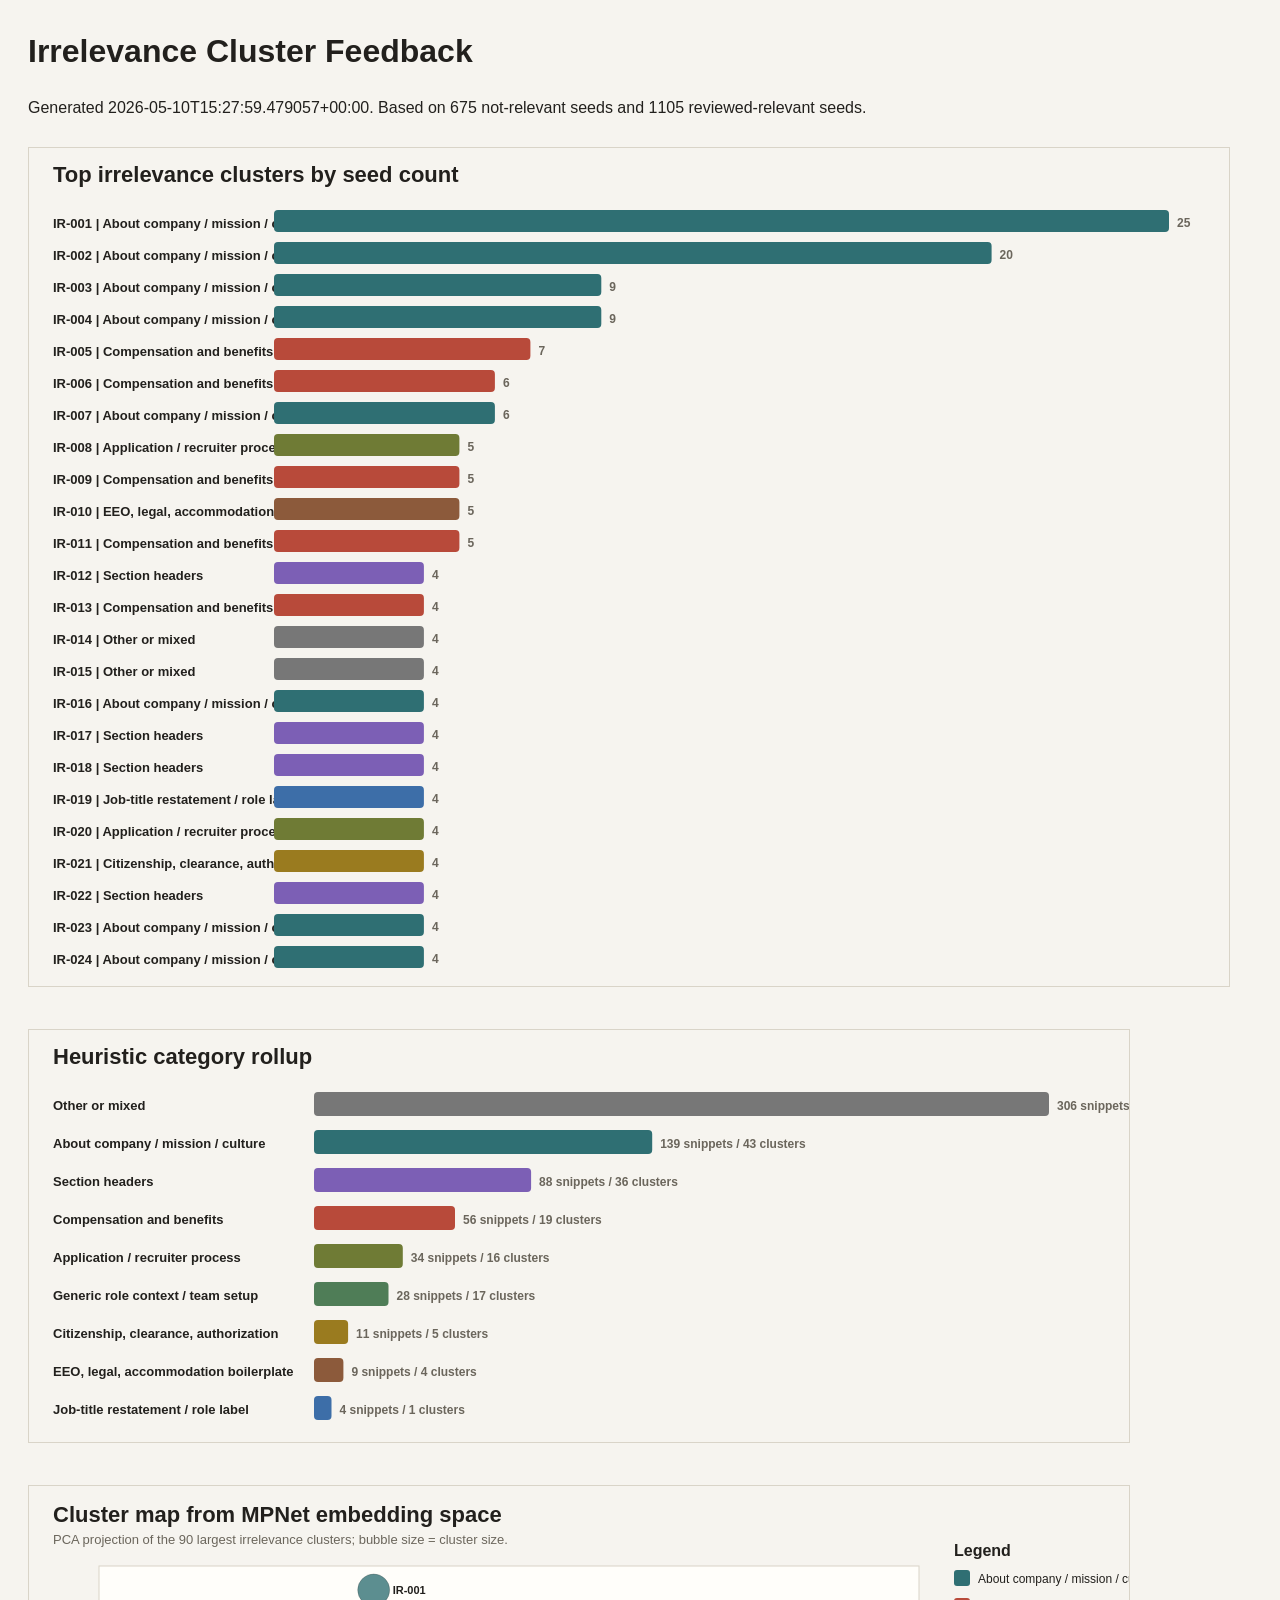
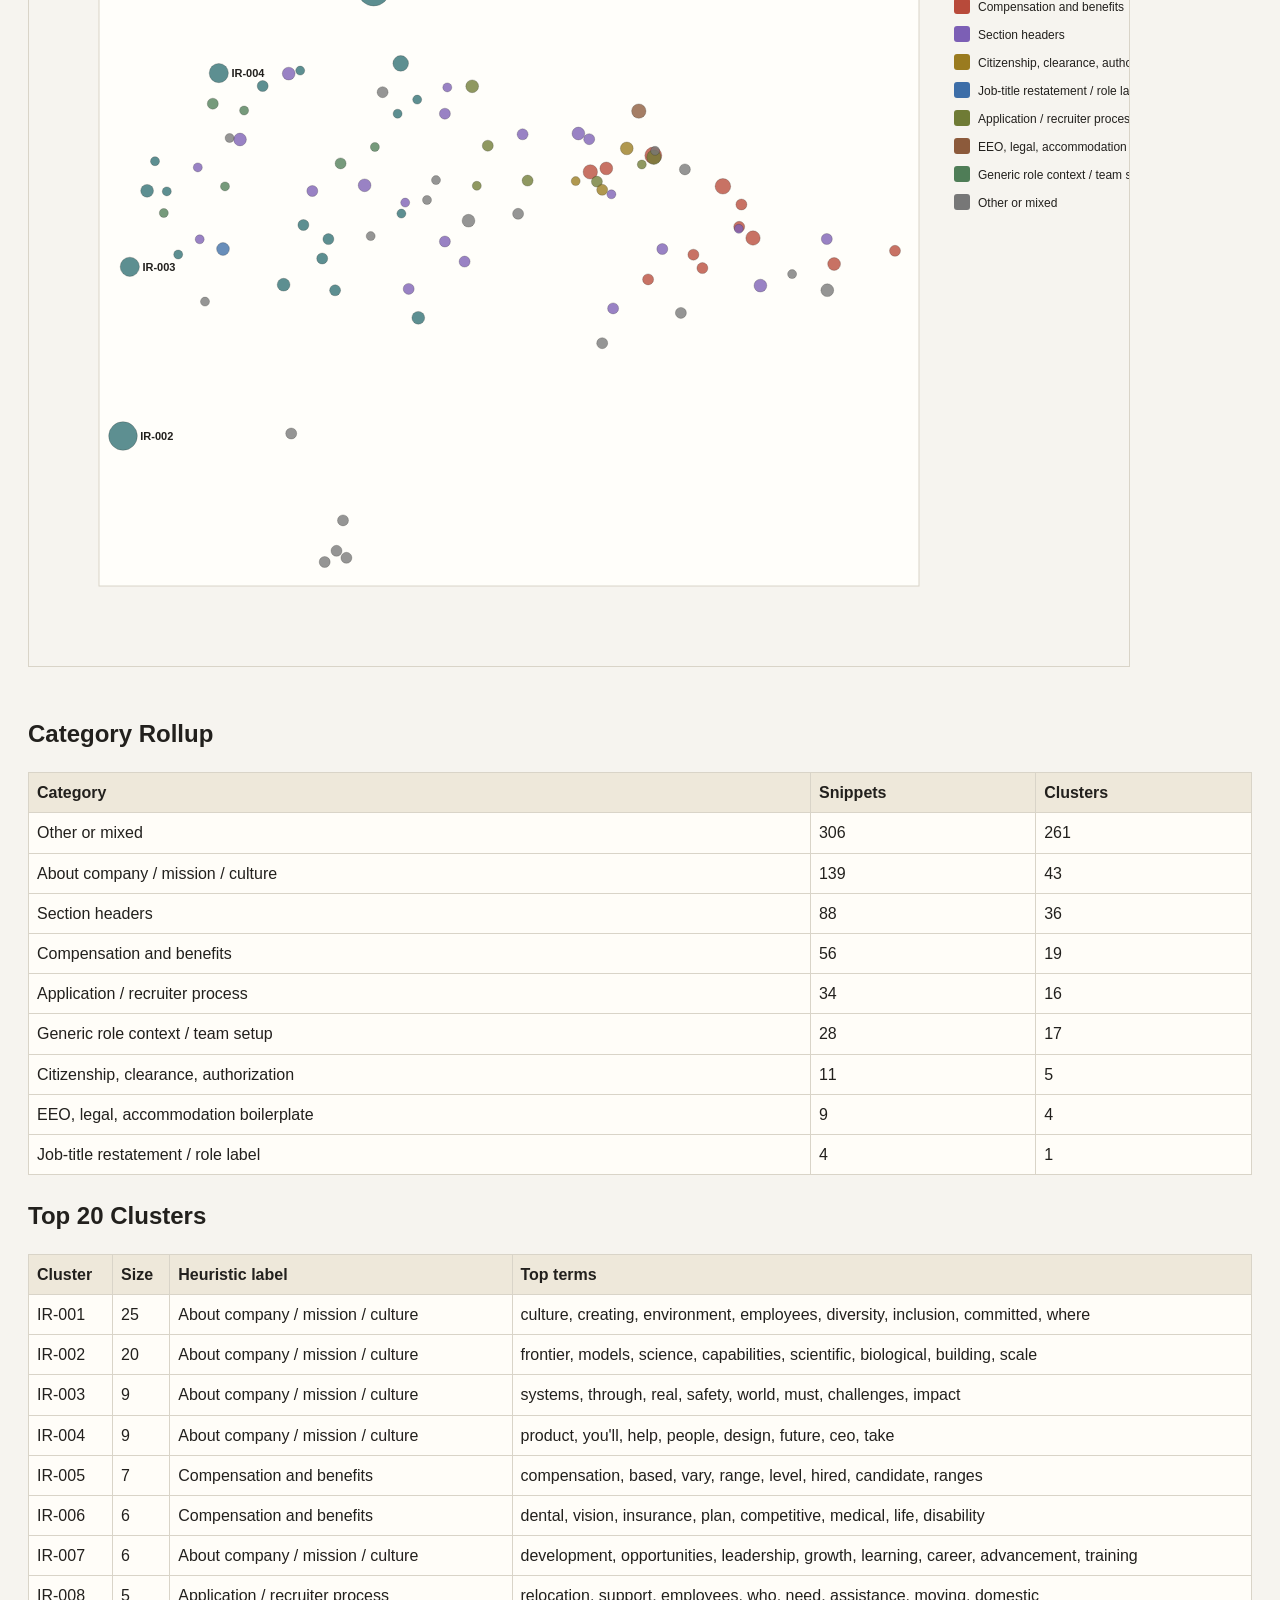
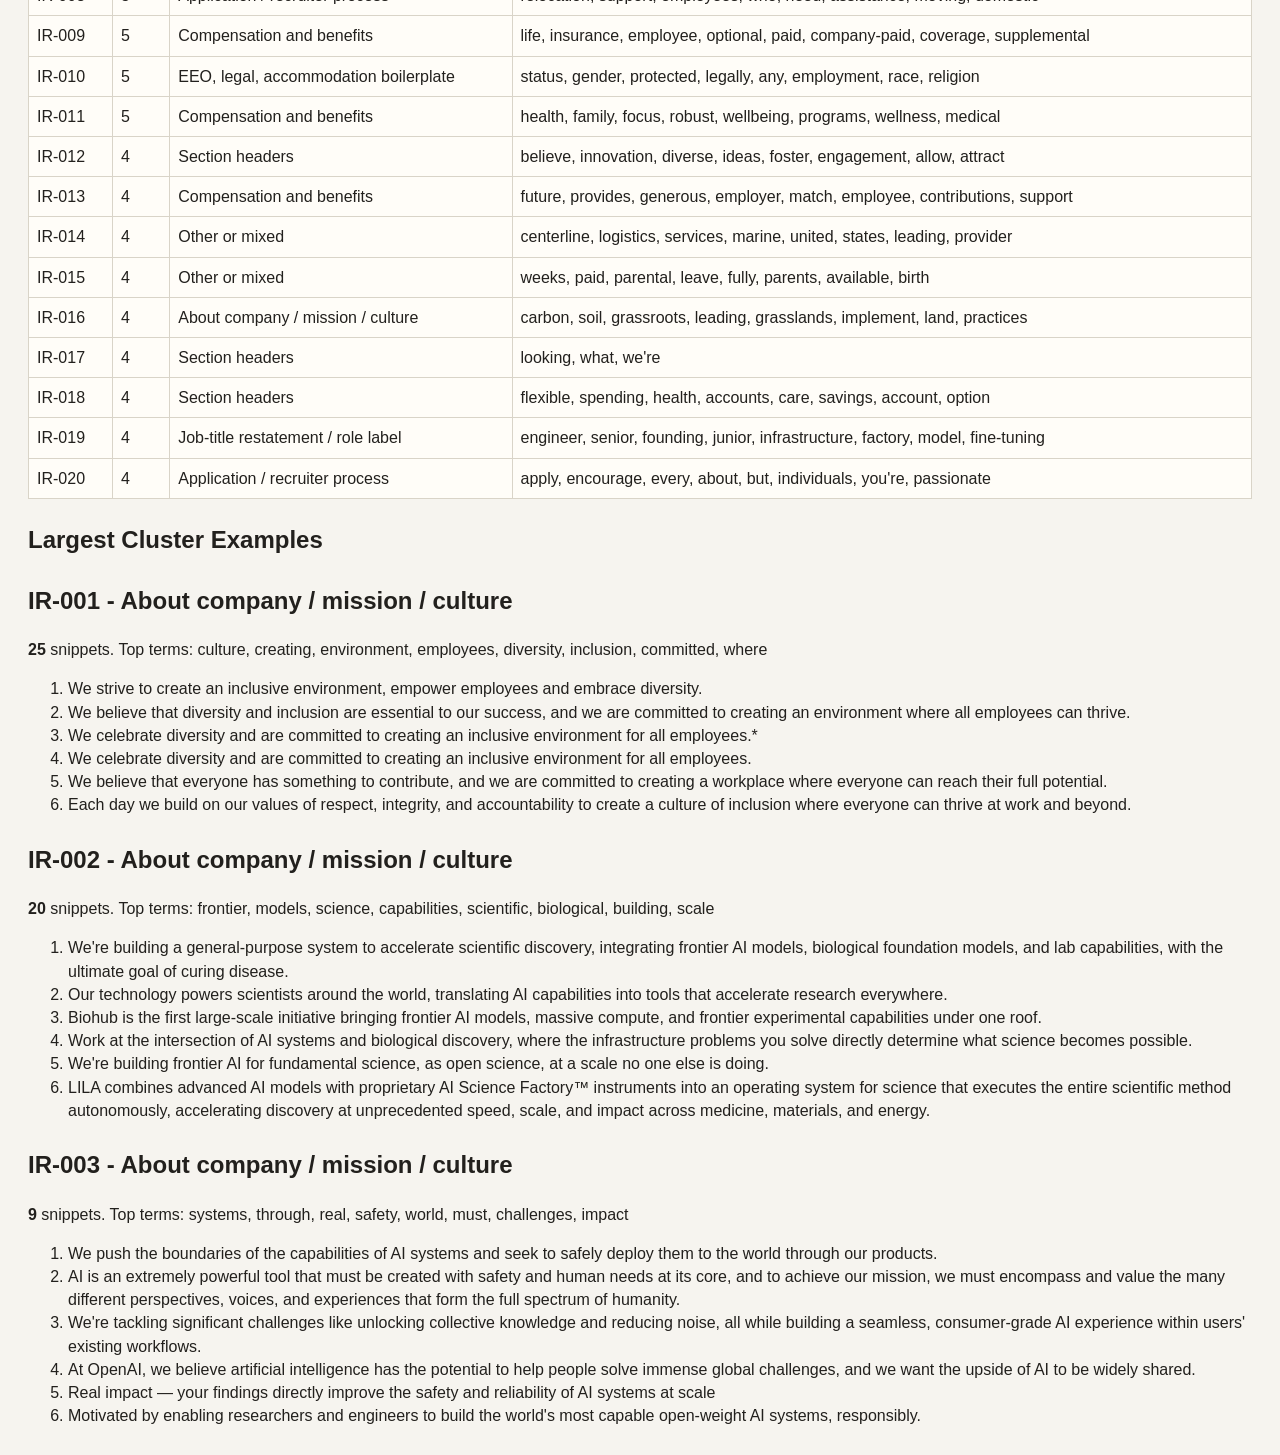
==== scoring_feedback/index.html @ 59c47367 "first round of manual labeling" ====
<!doctype html>
<html lang="en">
<head>
  <meta charset="utf-8">
  <title>Irrelevance Cluster Feedback</title>
  <style>
    body { font-family: Arial, Helvetica, sans-serif; margin: 28px; background: #f6f4ef; color: #22201d; line-height: 1.45; }
    h1, h2 { letter-spacing: 0; }
    img { max-width: 100%; border: 1px solid #d9d4c8; background: #fffdf8; margin: 12px 0 24px; }
    table { border-collapse: collapse; width: 100%; background: #fffdf8; margin: 12px 0 24px; }
    th, td { border: 1px solid #d9d4c8; padding: 8px; text-align: left; vertical-align: top; }
    th { background: #eee8da; }
    section { margin: 26px 0; }
  </style>
</head>
<body>
  <h1>Irrelevance Cluster Feedback</h1>
  <p>Generated 2026-05-10T15:27:59.479057+00:00. Based on 675 not-relevant seeds and 1105 reviewed-relevant seeds.</p>
  <img src="cluster_size_bars.svg" alt="Top cluster sizes">
  <img src="category_rollup.svg" alt="Category rollup">
  <img src="cluster_map.svg" alt="Cluster map">
  <h2>Category Rollup</h2>
  <table><tr><th>Category</th><th>Snippets</th><th>Clusters</th></tr><tr><td>Other or mixed</td><td>306</td><td>261</td></tr>
<tr><td>About company / mission / culture</td><td>139</td><td>43</td></tr>
<tr><td>Section headers</td><td>88</td><td>36</td></tr>
<tr><td>Compensation and benefits</td><td>56</td><td>19</td></tr>
<tr><td>Application / recruiter process</td><td>34</td><td>16</td></tr>
<tr><td>Generic role context / team setup</td><td>28</td><td>17</td></tr>
<tr><td>Citizenship, clearance, authorization</td><td>11</td><td>5</td></tr>
<tr><td>EEO, legal, accommodation boilerplate</td><td>9</td><td>4</td></tr>
<tr><td>Job-title restatement / role label</td><td>4</td><td>1</td></tr></table>
  <h2>Top 20 Clusters</h2>
  <table><tr><th>Cluster</th><th>Size</th><th>Heuristic label</th><th>Top terms</th></tr><tr><td>IR-001</td><td>25</td><td>About company / mission / culture</td><td>culture, creating, environment, employees, diversity, inclusion, committed, where</td></tr>
<tr><td>IR-002</td><td>20</td><td>About company / mission / culture</td><td>frontier, models, science, capabilities, scientific, biological, building, scale</td></tr>
<tr><td>IR-003</td><td>9</td><td>About company / mission / culture</td><td>systems, through, real, safety, world, must, challenges, impact</td></tr>
<tr><td>IR-004</td><td>9</td><td>About company / mission / culture</td><td>product, you&#x27;ll, help, people, design, future, ceo, take</td></tr>
<tr><td>IR-005</td><td>7</td><td>Compensation and benefits</td><td>compensation, based, vary, range, level, hired, candidate, ranges</td></tr>
<tr><td>IR-006</td><td>6</td><td>Compensation and benefits</td><td>dental, vision, insurance, plan, competitive, medical, life, disability</td></tr>
<tr><td>IR-007</td><td>6</td><td>About company / mission / culture</td><td>development, opportunities, leadership, growth, learning, career, advancement, training</td></tr>
<tr><td>IR-008</td><td>5</td><td>Application / recruiter process</td><td>relocation, support, employees, who, need, assistance, moving, domestic</td></tr>
<tr><td>IR-009</td><td>5</td><td>Compensation and benefits</td><td>life, insurance, employee, optional, paid, company-paid, coverage, supplemental</td></tr>
<tr><td>IR-010</td><td>5</td><td>EEO, legal, accommodation boilerplate</td><td>status, gender, protected, legally, any, employment, race, religion</td></tr>
<tr><td>IR-011</td><td>5</td><td>Compensation and benefits</td><td>health, family, focus, robust, wellbeing, programs, wellness, medical</td></tr>
<tr><td>IR-012</td><td>4</td><td>Section headers</td><td>believe, innovation, diverse, ideas, foster, engagement, allow, attract</td></tr>
<tr><td>IR-013</td><td>4</td><td>Compensation and benefits</td><td>future, provides, generous, employer, match, employee, contributions, support</td></tr>
<tr><td>IR-014</td><td>4</td><td>Other or mixed</td><td>centerline, logistics, services, marine, united, states, leading, provider</td></tr>
<tr><td>IR-015</td><td>4</td><td>Other or mixed</td><td>weeks, paid, parental, leave, fully, parents, available, birth</td></tr>
<tr><td>IR-016</td><td>4</td><td>About company / mission / culture</td><td>carbon, soil, grassroots, leading, grasslands, implement, land, practices</td></tr>
<tr><td>IR-017</td><td>4</td><td>Section headers</td><td>looking, what, we&#x27;re</td></tr>
<tr><td>IR-018</td><td>4</td><td>Section headers</td><td>flexible, spending, health, accounts, care, savings, account, option</td></tr>
<tr><td>IR-019</td><td>4</td><td>Job-title restatement / role label</td><td>engineer, senior, founding, junior, infrastructure, factory, model, fine-tuning</td></tr>
<tr><td>IR-020</td><td>4</td><td>Application / recruiter process</td><td>apply, encourage, every, about, but, individuals, you&#x27;re, passionate</td></tr></table>
  <h2>Largest Cluster Examples</h2>
  
            <section>
              <h2>IR-001 - About company / mission / culture</h2>
              <p><strong>25</strong> snippets. Top terms: culture, creating, environment, employees, diversity, inclusion, committed, where</p>
              <ol><li>We strive to create an inclusive environment, empower employees and embrace diversity.</li>
<li>We believe that diversity and inclusion are essential to our success, and we are committed to creating an environment where all employees can thrive.</li>
<li>We celebrate diversity and are committed to creating an inclusive environment for all employees.*</li>
<li>We celebrate diversity and are committed to creating an inclusive environment for all employees.</li>
<li>We believe that everyone has something to contribute, and we are committed to creating a workplace where everyone can reach their full potential.</li>
<li>Each day we build on our values of respect, integrity, and accountability to create a culture of inclusion where everyone can thrive at work and beyond.</li></ol>
            </section>
            
            <section>
              <h2>IR-002 - About company / mission / culture</h2>
              <p><strong>20</strong> snippets. Top terms: frontier, models, science, capabilities, scientific, biological, building, scale</p>
              <ol><li>We&#x27;re building a general-purpose system to accelerate scientific discovery, integrating frontier AI models, biological foundation models, and lab capabilities, with the ultimate goal of curing disease.</li>
<li>Our technology powers scientists around the world, translating AI capabilities into tools that accelerate research everywhere.</li>
<li>Biohub is the first large-scale initiative bringing frontier AI models, massive compute, and frontier experimental capabilities under one roof.</li>
<li>Work at the intersection of AI systems and biological discovery, where the infrastructure problems you solve directly determine what science becomes possible.</li>
<li>We&#x27;re building frontier AI for fundamental science, as open science, at a scale no one else is doing.</li>
<li>LILA combines advanced AI models with proprietary AI Science Factory™ instruments into an operating system for science that executes the entire scientific method autonomously, accelerating discovery at unprecedented speed, scale, and impact across medicine, materials, and energy.</li></ol>
            </section>
            
            <section>
              <h2>IR-003 - About company / mission / culture</h2>
              <p><strong>9</strong> snippets. Top terms: systems, through, real, safety, world, must, challenges, impact</p>
              <ol><li>We push the boundaries of the capabilities of AI systems and seek to safely deploy them to the world through our products.</li>
<li>AI is an extremely powerful tool that must be created with safety and human needs at its core, and to achieve our mission, we must encompass and value the many different perspectives, voices, and experiences that form the full spectrum of humanity.</li>
<li>We&#x27;re tackling significant challenges like unlocking collective knowledge and reducing noise, all while building a seamless, consumer-grade AI experience within users&#x27; existing workflows.</li>
<li>At OpenAI, we believe artificial intelligence has the potential to help people solve immense global challenges, and we want the upside of AI to be widely shared.</li>
<li>Real impact — your findings directly improve the safety and reliability of AI systems at scale</li>
<li>Motivated by enabling researchers and engineers to build the world&#x27;s most capable open-weight AI systems, responsibly.</li></ol>
            </section>
            
</body>
</html>
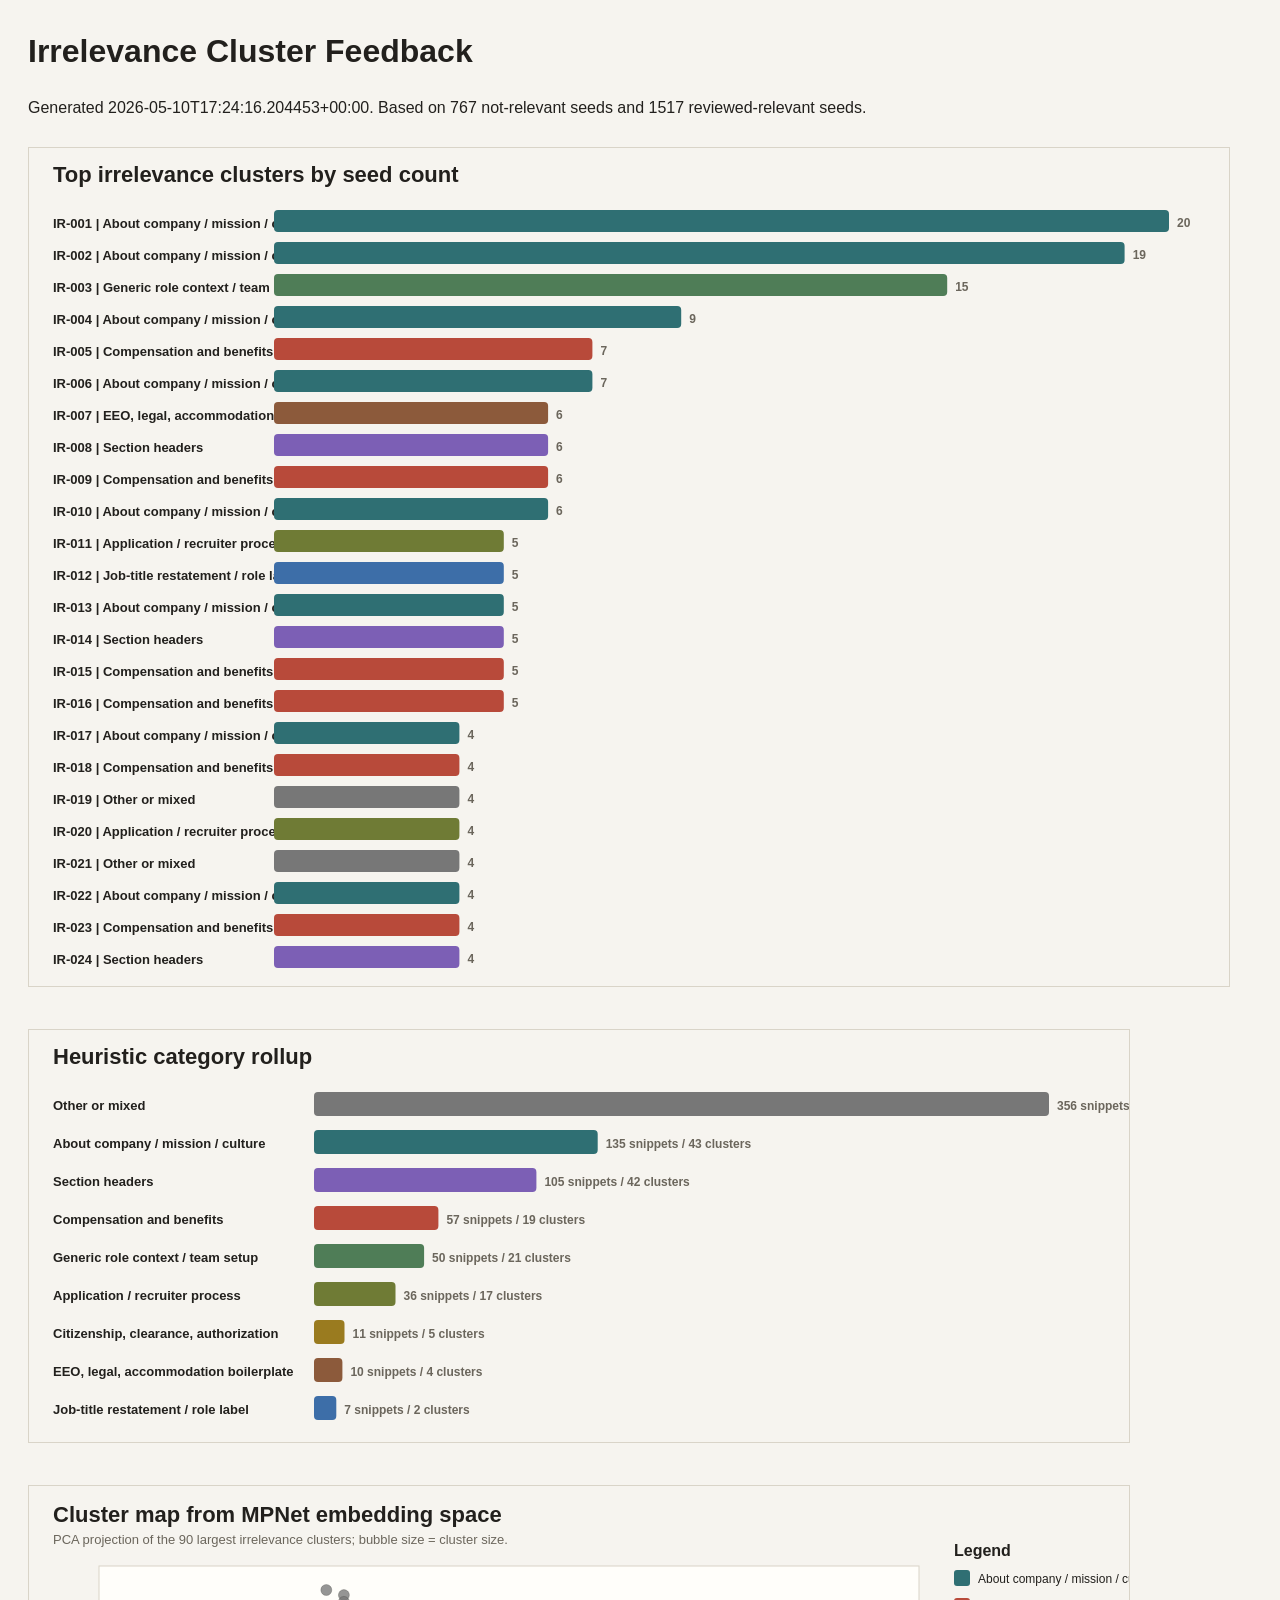
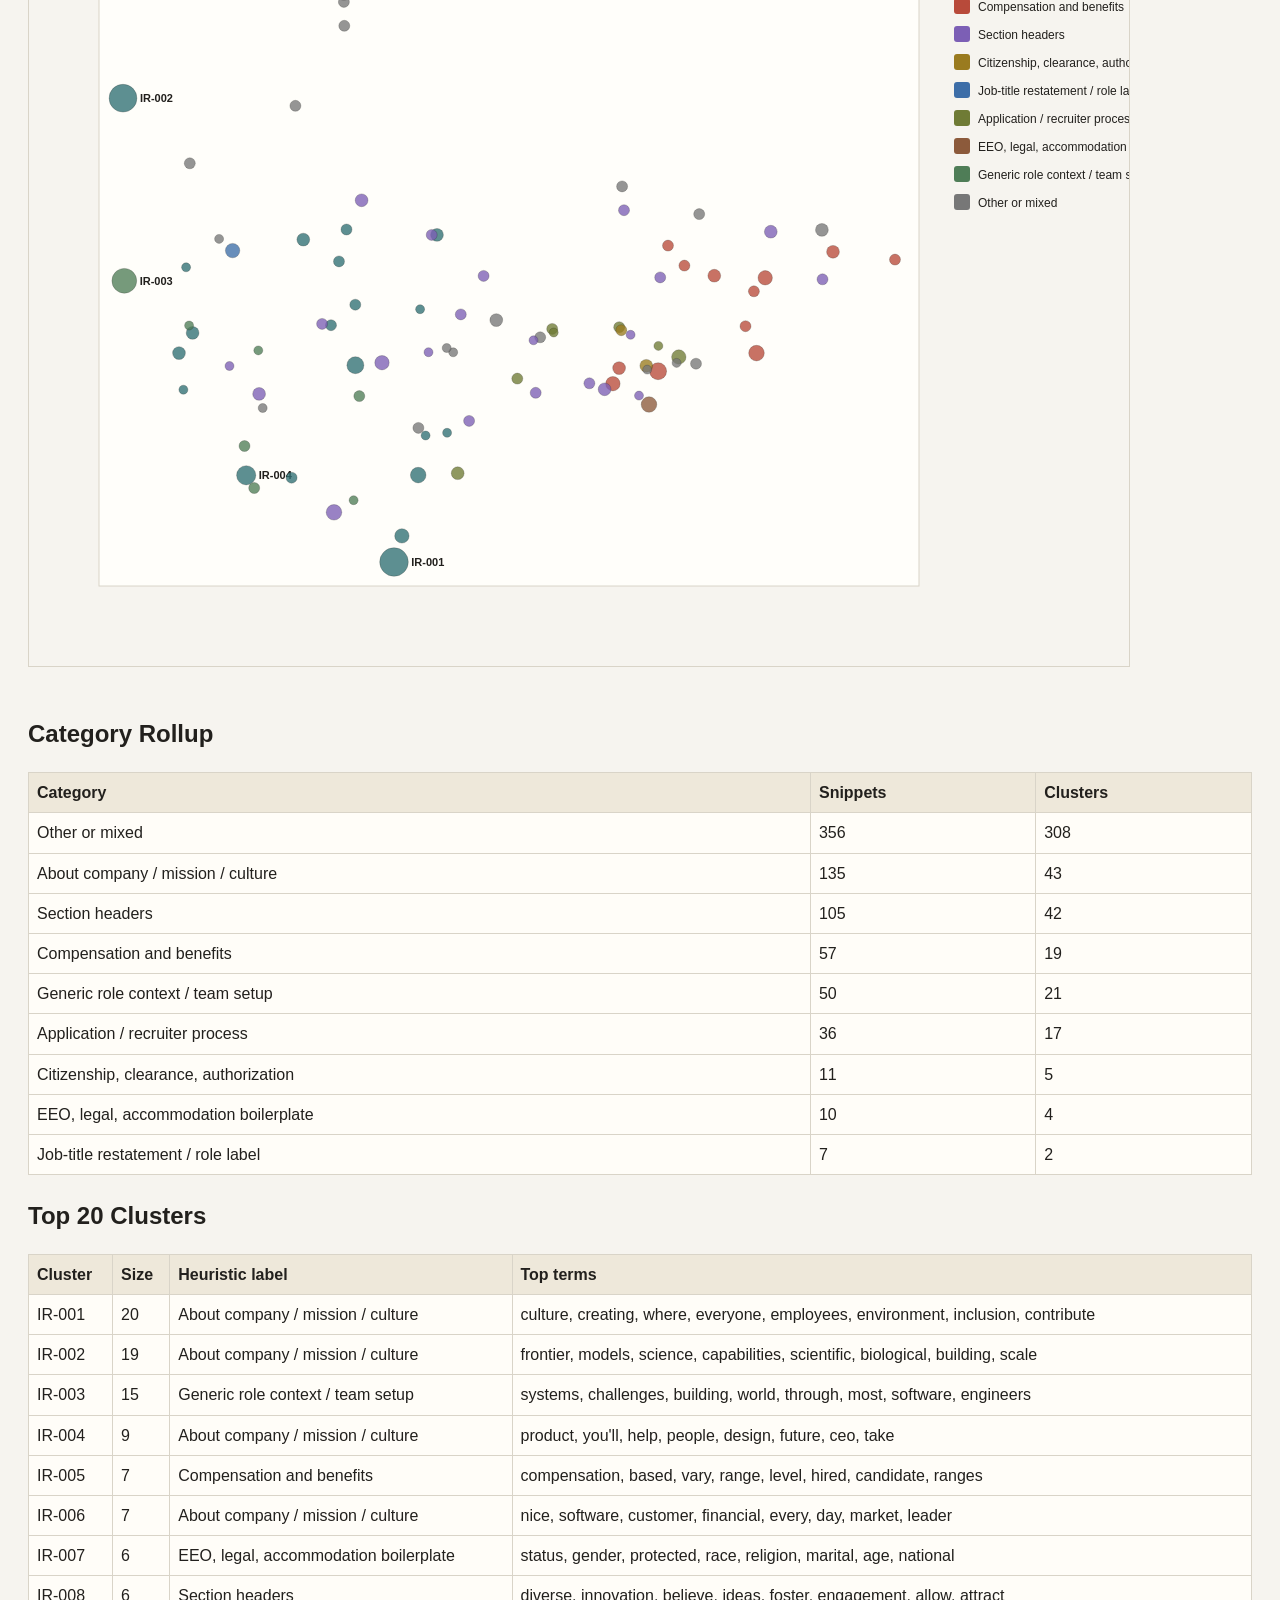
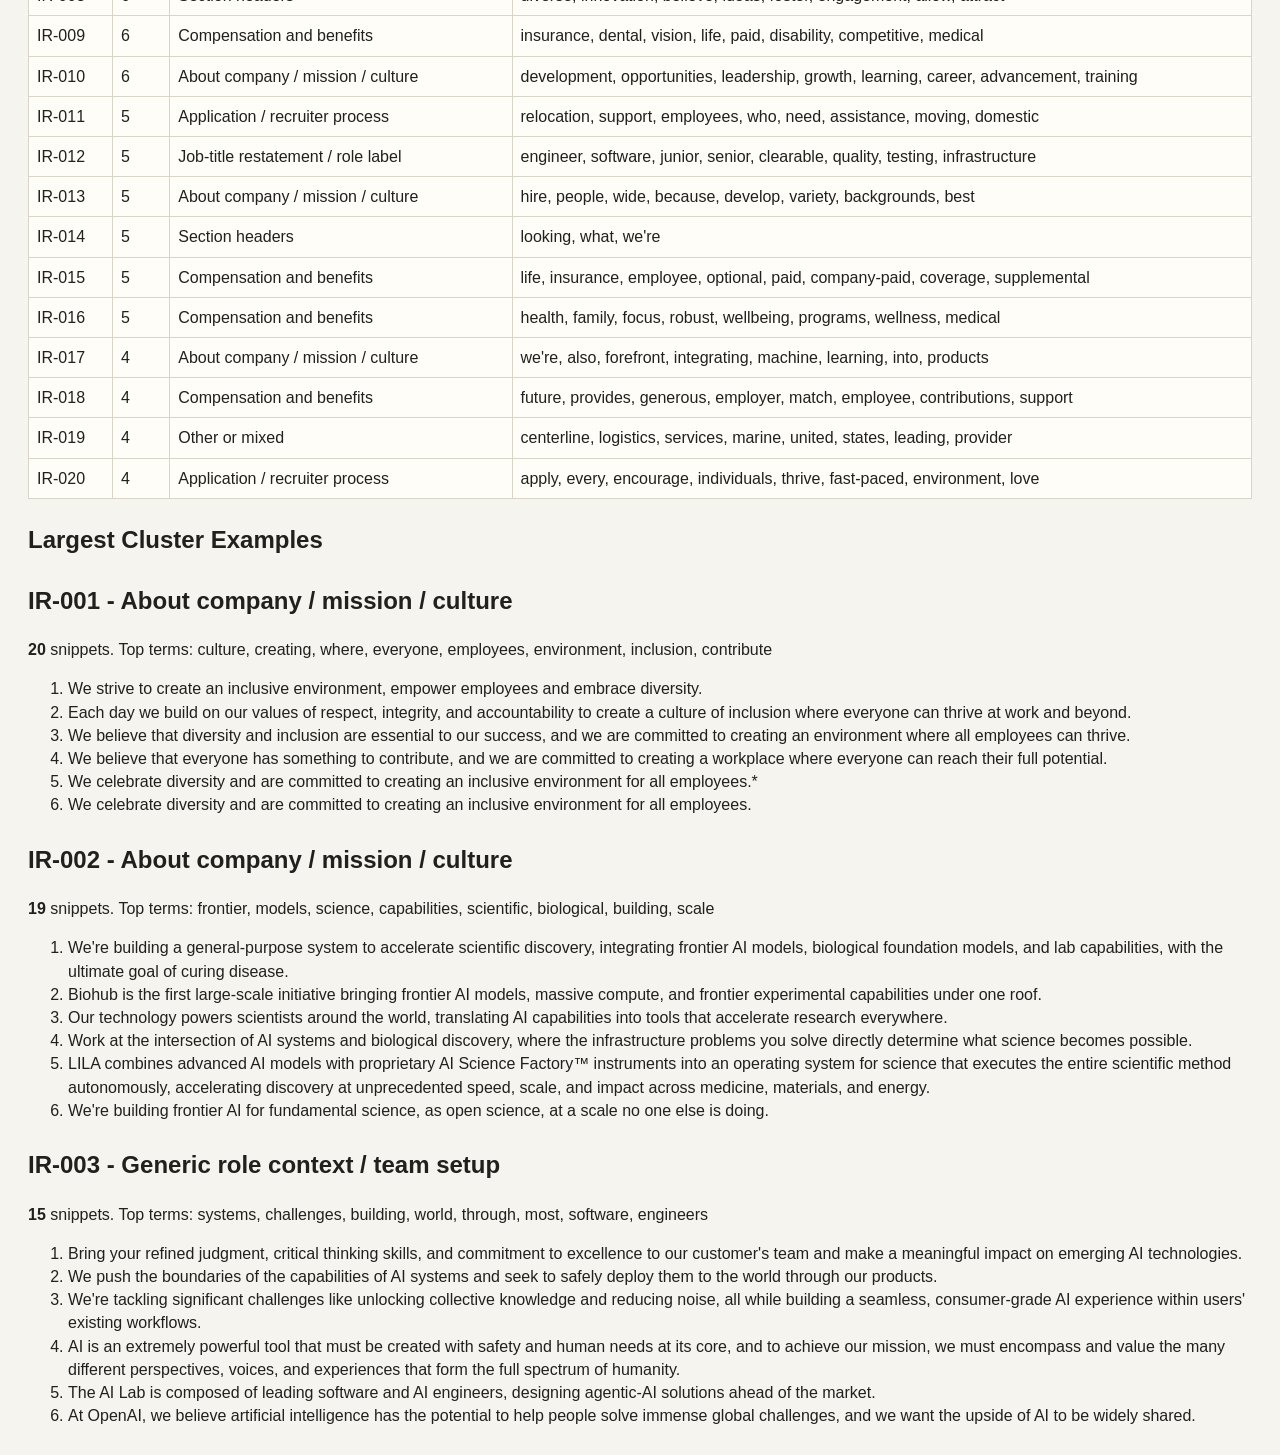
==== commit 2f804099: "updates from multiple rounds" ====
--- a/scoring_feedback/index.html
+++ b/scoring_feedback/index.html
@@ -15,74 +15,74 @@
 </head>
 <body>
   <h1>Irrelevance Cluster Feedback</h1>
-  <p>Generated 2026-05-10T15:27:59.479057+00:00. Based on 675 not-relevant seeds and 1105 reviewed-relevant seeds.</p>
+  <p>Generated 2026-05-10T17:24:16.204453+00:00. Based on 767 not-relevant seeds and 1517 reviewed-relevant seeds.</p>
   <img src="cluster_size_bars.svg" alt="Top cluster sizes">
   <img src="category_rollup.svg" alt="Category rollup">
   <img src="cluster_map.svg" alt="Cluster map">
   <h2>Category Rollup</h2>
-  <table><tr><th>Category</th><th>Snippets</th><th>Clusters</th></tr><tr><td>Other or mixed</td><td>306</td><td>261</td></tr>
-<tr><td>About company / mission / culture</td><td>139</td><td>43</td></tr>
-<tr><td>Section headers</td><td>88</td><td>36</td></tr>
-<tr><td>Compensation and benefits</td><td>56</td><td>19</td></tr>
-<tr><td>Application / recruiter process</td><td>34</td><td>16</td></tr>
-<tr><td>Generic role context / team setup</td><td>28</td><td>17</td></tr>
+  <table><tr><th>Category</th><th>Snippets</th><th>Clusters</th></tr><tr><td>Other or mixed</td><td>356</td><td>308</td></tr>
+<tr><td>About company / mission / culture</td><td>135</td><td>43</td></tr>
+<tr><td>Section headers</td><td>105</td><td>42</td></tr>
+<tr><td>Compensation and benefits</td><td>57</td><td>19</td></tr>
+<tr><td>Generic role context / team setup</td><td>50</td><td>21</td></tr>
+<tr><td>Application / recruiter process</td><td>36</td><td>17</td></tr>
 <tr><td>Citizenship, clearance, authorization</td><td>11</td><td>5</td></tr>
-<tr><td>EEO, legal, accommodation boilerplate</td><td>9</td><td>4</td></tr>
-<tr><td>Job-title restatement / role label</td><td>4</td><td>1</td></tr></table>
+<tr><td>EEO, legal, accommodation boilerplate</td><td>10</td><td>4</td></tr>
+<tr><td>Job-title restatement / role label</td><td>7</td><td>2</td></tr></table>
   <h2>Top 20 Clusters</h2>
-  <table><tr><th>Cluster</th><th>Size</th><th>Heuristic label</th><th>Top terms</th></tr><tr><td>IR-001</td><td>25</td><td>About company / mission / culture</td><td>culture, creating, environment, employees, diversity, inclusion, committed, where</td></tr>
-<tr><td>IR-002</td><td>20</td><td>About company / mission / culture</td><td>frontier, models, science, capabilities, scientific, biological, building, scale</td></tr>
-<tr><td>IR-003</td><td>9</td><td>About company / mission / culture</td><td>systems, through, real, safety, world, must, challenges, impact</td></tr>
+  <table><tr><th>Cluster</th><th>Size</th><th>Heuristic label</th><th>Top terms</th></tr><tr><td>IR-001</td><td>20</td><td>About company / mission / culture</td><td>culture, creating, where, everyone, employees, environment, inclusion, contribute</td></tr>
+<tr><td>IR-002</td><td>19</td><td>About company / mission / culture</td><td>frontier, models, science, capabilities, scientific, biological, building, scale</td></tr>
+<tr><td>IR-003</td><td>15</td><td>Generic role context / team setup</td><td>systems, challenges, building, world, through, most, software, engineers</td></tr>
 <tr><td>IR-004</td><td>9</td><td>About company / mission / culture</td><td>product, you&#x27;ll, help, people, design, future, ceo, take</td></tr>
 <tr><td>IR-005</td><td>7</td><td>Compensation and benefits</td><td>compensation, based, vary, range, level, hired, candidate, ranges</td></tr>
-<tr><td>IR-006</td><td>6</td><td>Compensation and benefits</td><td>dental, vision, insurance, plan, competitive, medical, life, disability</td></tr>
-<tr><td>IR-007</td><td>6</td><td>About company / mission / culture</td><td>development, opportunities, leadership, growth, learning, career, advancement, training</td></tr>
-<tr><td>IR-008</td><td>5</td><td>Application / recruiter process</td><td>relocation, support, employees, who, need, assistance, moving, domestic</td></tr>
-<tr><td>IR-009</td><td>5</td><td>Compensation and benefits</td><td>life, insurance, employee, optional, paid, company-paid, coverage, supplemental</td></tr>
-<tr><td>IR-010</td><td>5</td><td>EEO, legal, accommodation boilerplate</td><td>status, gender, protected, legally, any, employment, race, religion</td></tr>
-<tr><td>IR-011</td><td>5</td><td>Compensation and benefits</td><td>health, family, focus, robust, wellbeing, programs, wellness, medical</td></tr>
-<tr><td>IR-012</td><td>4</td><td>Section headers</td><td>believe, innovation, diverse, ideas, foster, engagement, allow, attract</td></tr>
-<tr><td>IR-013</td><td>4</td><td>Compensation and benefits</td><td>future, provides, generous, employer, match, employee, contributions, support</td></tr>
-<tr><td>IR-014</td><td>4</td><td>Other or mixed</td><td>centerline, logistics, services, marine, united, states, leading, provider</td></tr>
-<tr><td>IR-015</td><td>4</td><td>Other or mixed</td><td>weeks, paid, parental, leave, fully, parents, available, birth</td></tr>
-<tr><td>IR-016</td><td>4</td><td>About company / mission / culture</td><td>carbon, soil, grassroots, leading, grasslands, implement, land, practices</td></tr>
-<tr><td>IR-017</td><td>4</td><td>Section headers</td><td>looking, what, we&#x27;re</td></tr>
-<tr><td>IR-018</td><td>4</td><td>Section headers</td><td>flexible, spending, health, accounts, care, savings, account, option</td></tr>
-<tr><td>IR-019</td><td>4</td><td>Job-title restatement / role label</td><td>engineer, senior, founding, junior, infrastructure, factory, model, fine-tuning</td></tr>
-<tr><td>IR-020</td><td>4</td><td>Application / recruiter process</td><td>apply, encourage, every, about, but, individuals, you&#x27;re, passionate</td></tr></table>
+<tr><td>IR-006</td><td>7</td><td>About company / mission / culture</td><td>nice, software, customer, financial, every, day, market, leader</td></tr>
+<tr><td>IR-007</td><td>6</td><td>EEO, legal, accommodation boilerplate</td><td>status, gender, protected, race, religion, marital, age, national</td></tr>
+<tr><td>IR-008</td><td>6</td><td>Section headers</td><td>diverse, innovation, believe, ideas, foster, engagement, allow, attract</td></tr>
+<tr><td>IR-009</td><td>6</td><td>Compensation and benefits</td><td>insurance, dental, vision, life, paid, disability, competitive, medical</td></tr>
+<tr><td>IR-010</td><td>6</td><td>About company / mission / culture</td><td>development, opportunities, leadership, growth, learning, career, advancement, training</td></tr>
+<tr><td>IR-011</td><td>5</td><td>Application / recruiter process</td><td>relocation, support, employees, who, need, assistance, moving, domestic</td></tr>
+<tr><td>IR-012</td><td>5</td><td>Job-title restatement / role label</td><td>engineer, software, junior, senior, clearable, quality, testing, infrastructure</td></tr>
+<tr><td>IR-013</td><td>5</td><td>About company / mission / culture</td><td>hire, people, wide, because, develop, variety, backgrounds, best</td></tr>
+<tr><td>IR-014</td><td>5</td><td>Section headers</td><td>looking, what, we&#x27;re</td></tr>
+<tr><td>IR-015</td><td>5</td><td>Compensation and benefits</td><td>life, insurance, employee, optional, paid, company-paid, coverage, supplemental</td></tr>
+<tr><td>IR-016</td><td>5</td><td>Compensation and benefits</td><td>health, family, focus, robust, wellbeing, programs, wellness, medical</td></tr>
+<tr><td>IR-017</td><td>4</td><td>About company / mission / culture</td><td>we&#x27;re, also, forefront, integrating, machine, learning, into, products</td></tr>
+<tr><td>IR-018</td><td>4</td><td>Compensation and benefits</td><td>future, provides, generous, employer, match, employee, contributions, support</td></tr>
+<tr><td>IR-019</td><td>4</td><td>Other or mixed</td><td>centerline, logistics, services, marine, united, states, leading, provider</td></tr>
+<tr><td>IR-020</td><td>4</td><td>Application / recruiter process</td><td>apply, every, encourage, individuals, thrive, fast-paced, environment, love</td></tr></table>
   <h2>Largest Cluster Examples</h2>
   
             <section>
               <h2>IR-001 - About company / mission / culture</h2>
-              <p><strong>25</strong> snippets. Top terms: culture, creating, environment, employees, diversity, inclusion, committed, where</p>
+              <p><strong>20</strong> snippets. Top terms: culture, creating, where, everyone, employees, environment, inclusion, contribute</p>
               <ol><li>We strive to create an inclusive environment, empower employees and embrace diversity.</li>
+<li>Each day we build on our values of respect, integrity, and accountability to create a culture of inclusion where everyone can thrive at work and beyond.</li>
 <li>We believe that diversity and inclusion are essential to our success, and we are committed to creating an environment where all employees can thrive.</li>
+<li>We believe that everyone has something to contribute, and we are committed to creating a workplace where everyone can reach their full potential.</li>
 <li>We celebrate diversity and are committed to creating an inclusive environment for all employees.*</li>
-<li>We celebrate diversity and are committed to creating an inclusive environment for all employees.</li>
-<li>We believe that everyone has something to contribute, and we are committed to creating a workplace where everyone can reach their full potential.</li>
-<li>Each day we build on our values of respect, integrity, and accountability to create a culture of inclusion where everyone can thrive at work and beyond.</li></ol>
+<li>We celebrate diversity and are committed to creating an inclusive environment for all employees.</li></ol>
             </section>
             
             <section>
               <h2>IR-002 - About company / mission / culture</h2>
-              <p><strong>20</strong> snippets. Top terms: frontier, models, science, capabilities, scientific, biological, building, scale</p>
+              <p><strong>19</strong> snippets. Top terms: frontier, models, science, capabilities, scientific, biological, building, scale</p>
               <ol><li>We&#x27;re building a general-purpose system to accelerate scientific discovery, integrating frontier AI models, biological foundation models, and lab capabilities, with the ultimate goal of curing disease.</li>
+<li>Biohub is the first large-scale initiative bringing frontier AI models, massive compute, and frontier experimental capabilities under one roof.</li>
 <li>Our technology powers scientists around the world, translating AI capabilities into tools that accelerate research everywhere.</li>
-<li>Biohub is the first large-scale initiative bringing frontier AI models, massive compute, and frontier experimental capabilities under one roof.</li>
 <li>Work at the intersection of AI systems and biological discovery, where the infrastructure problems you solve directly determine what science becomes possible.</li>
-<li>We&#x27;re building frontier AI for fundamental science, as open science, at a scale no one else is doing.</li>
-<li>LILA combines advanced AI models with proprietary AI Science Factory™ instruments into an operating system for science that executes the entire scientific method autonomously, accelerating discovery at unprecedented speed, scale, and impact across medicine, materials, and energy.</li></ol>
+<li>LILA combines advanced AI models with proprietary AI Science Factory™ instruments into an operating system for science that executes the entire scientific method autonomously, accelerating discovery at unprecedented speed, scale, and impact across medicine, materials, and energy.</li>
+<li>We&#x27;re building frontier AI for fundamental science, as open science, at a scale no one else is doing.</li></ol>
             </section>
             
             <section>
-              <h2>IR-003 - About company / mission / culture</h2>
-              <p><strong>9</strong> snippets. Top terms: systems, through, real, safety, world, must, challenges, impact</p>
-              <ol><li>We push the boundaries of the capabilities of AI systems and seek to safely deploy them to the world through our products.</li>
+              <h2>IR-003 - Generic role context / team setup</h2>
+              <p><strong>15</strong> snippets. Top terms: systems, challenges, building, world, through, most, software, engineers</p>
+              <ol><li>Bring your refined judgment, critical thinking skills, and commitment to excellence to our customer&#x27;s team and make a meaningful impact on emerging AI technologies.</li>
+<li>We push the boundaries of the capabilities of AI systems and seek to safely deploy them to the world through our products.</li>
+<li>We&#x27;re tackling significant challenges like unlocking collective knowledge and reducing noise, all while building a seamless, consumer-grade AI experience within users&#x27; existing workflows.</li>
 <li>AI is an extremely powerful tool that must be created with safety and human needs at its core, and to achieve our mission, we must encompass and value the many different perspectives, voices, and experiences that form the full spectrum of humanity.</li>
-<li>We&#x27;re tackling significant challenges like unlocking collective knowledge and reducing noise, all while building a seamless, consumer-grade AI experience within users&#x27; existing workflows.</li>
-<li>At OpenAI, we believe artificial intelligence has the potential to help people solve immense global challenges, and we want the upside of AI to be widely shared.</li>
-<li>Real impact — your findings directly improve the safety and reliability of AI systems at scale</li>
-<li>Motivated by enabling researchers and engineers to build the world&#x27;s most capable open-weight AI systems, responsibly.</li></ol>
+<li>The AI Lab is composed of leading software and AI engineers, designing agentic-AI solutions ahead of the market.</li>
+<li>At OpenAI, we believe artificial intelligence has the potential to help people solve immense global challenges, and we want the upside of AI to be widely shared.</li></ol>
             </section>
             
 </body>
